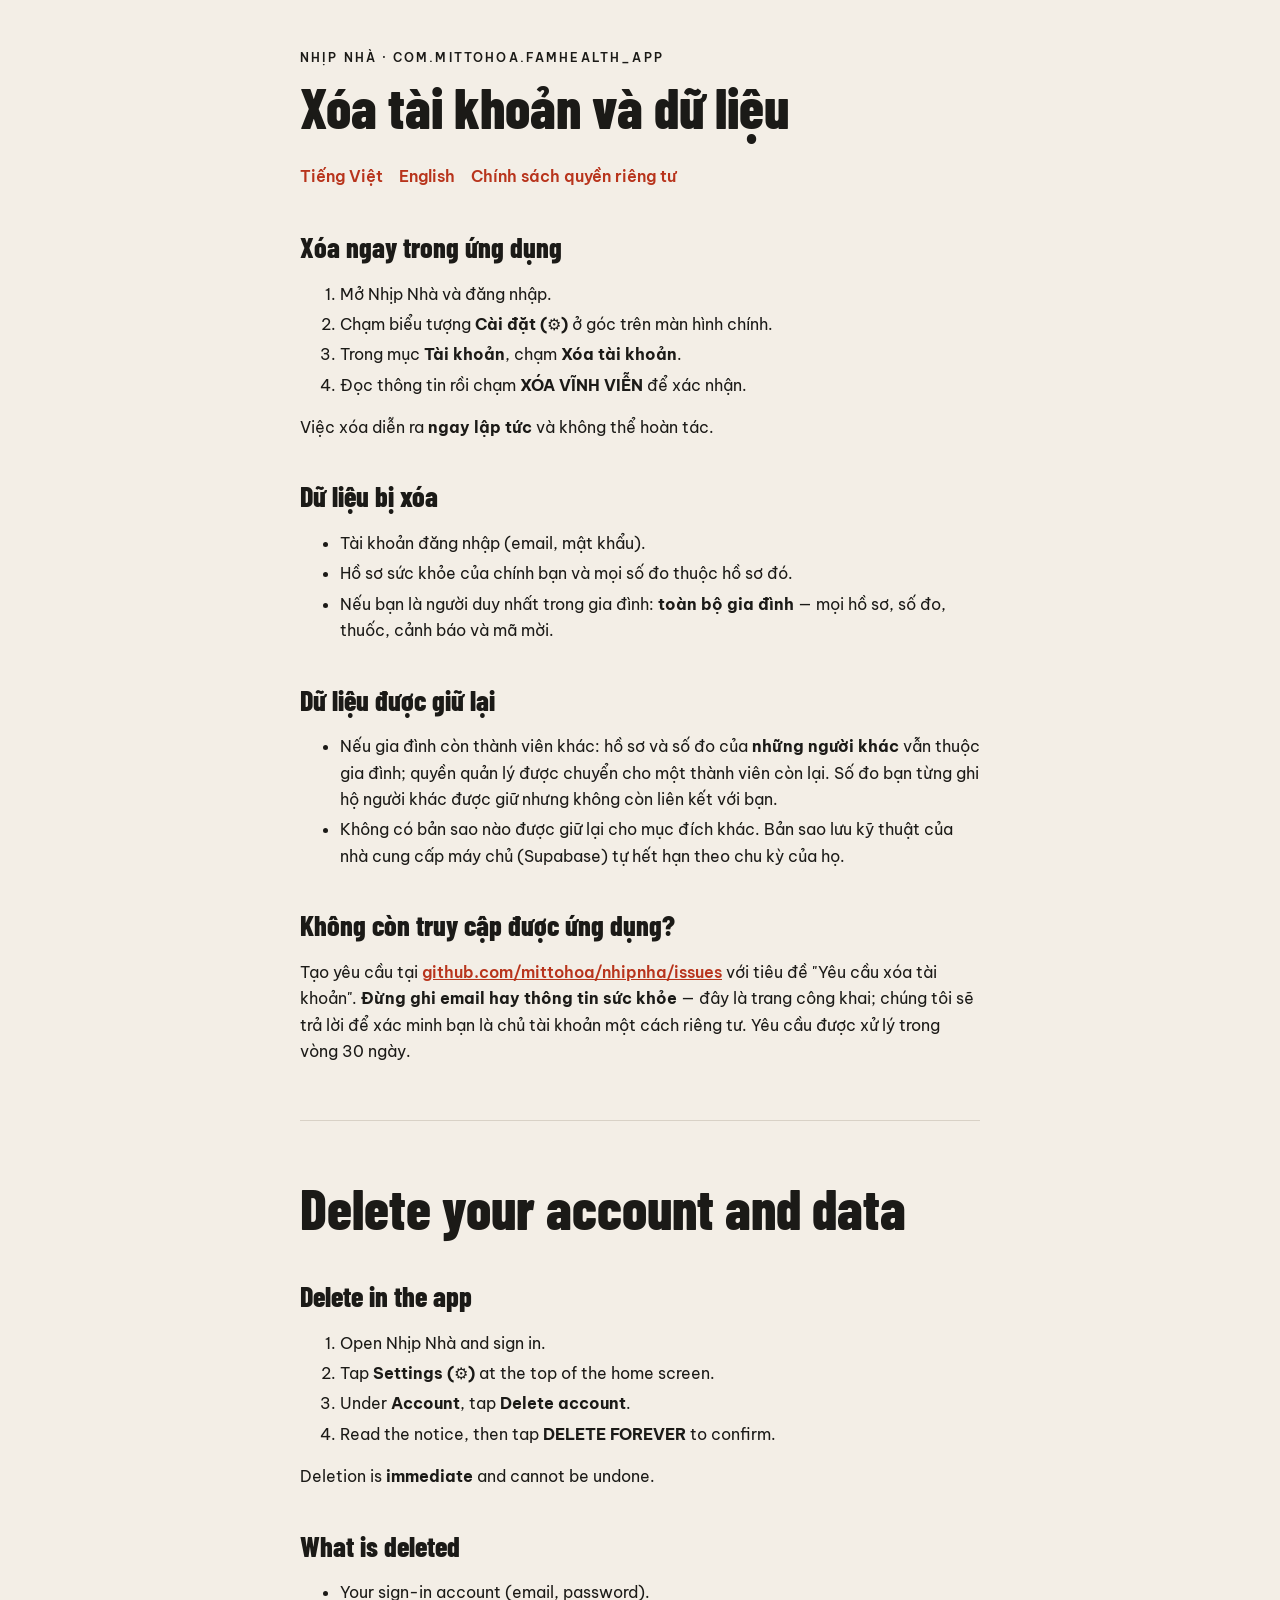
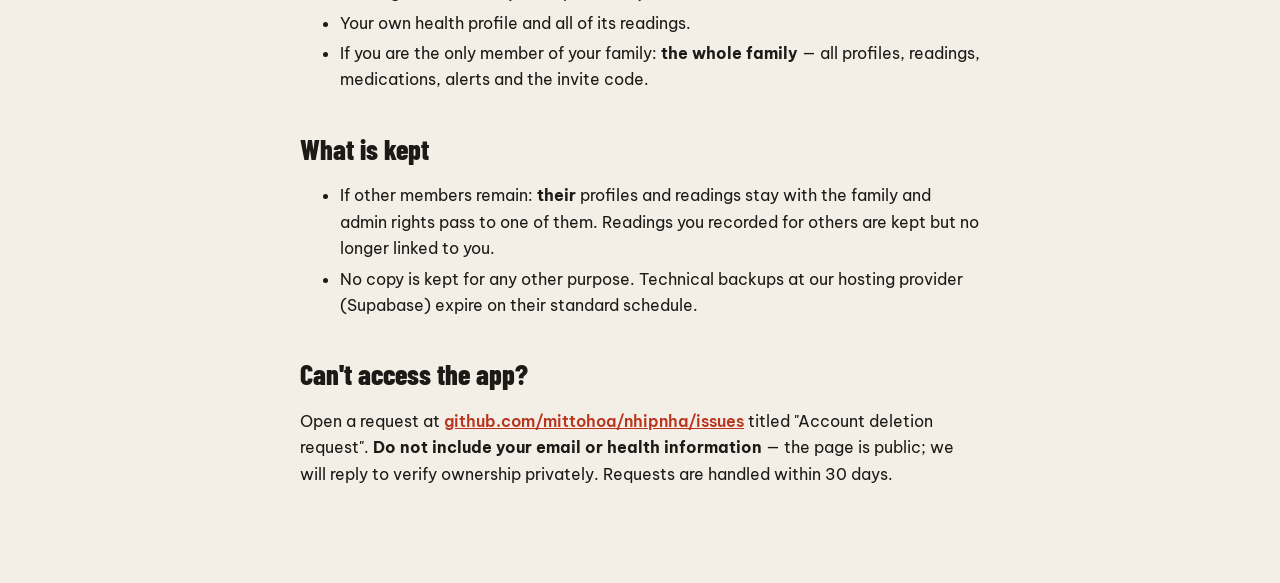
==== delete-account/index.html @ 889df4aa "Deploy web 1.0.0+1 (2026-09-23 23:35)" ====
<!doctype html>
<html lang="vi">
<head>
<meta charset="utf-8">
<meta name="viewport" content="width=device-width, initial-scale=1">
<title>Xóa tài khoản · Nhịp Nhà</title>
<link rel="preconnect" href="https://fonts.googleapis.com">
<link href="https://fonts.googleapis.com/css2?family=Barlow+Condensed:wght@800&family=Be+Vietnam+Pro:wght@400;600&display=swap" rel="stylesheet">
<link rel="stylesheet" href="../legal.css">
</head>
<body>
<main>
<p class="label">Nhịp Nhà · com.mittohoa.famhealth_app</p>
<h1 id="vi">Xóa tài khoản và dữ liệu</h1>
<nav class="lang"><a href="#vi">Tiếng Việt</a><a href="#en">English</a><a href="../privacy/">Chính sách quyền riêng tư</a></nav>

<h2>Xóa ngay trong ứng dụng</h2>
<ol>
<li>Mở Nhịp Nhà và đăng nhập.</li>
<li>Chạm biểu tượng <strong>Cài đặt (⚙)</strong> ở góc trên màn hình chính.</li>
<li>Trong mục <strong>Tài khoản</strong>, chạm <strong>Xóa tài khoản</strong>.</li>
<li>Đọc thông tin rồi chạm <strong>XÓA VĨNH VIỄN</strong> để xác nhận.</li>
</ol>
<p>Việc xóa diễn ra <strong>ngay lập tức</strong> và không thể hoàn tác.</p>

<h2>Dữ liệu bị xóa</h2>
<ul>
<li>Tài khoản đăng nhập (email, mật khẩu).</li>
<li>Hồ sơ sức khỏe của chính bạn và mọi số đo thuộc hồ sơ đó.</li>
<li>Nếu bạn là người duy nhất trong gia đình: <strong>toàn bộ gia đình</strong> — mọi hồ sơ, số đo, thuốc, cảnh báo và mã mời.</li>
</ul>
<h2>Dữ liệu được giữ lại</h2>
<ul>
<li>Nếu gia đình còn thành viên khác: hồ sơ và số đo của <strong>những người khác</strong> vẫn thuộc gia đình; quyền quản lý được chuyển cho một thành viên còn lại. Số đo bạn từng ghi hộ người khác được giữ nhưng không còn liên kết với bạn.</li>
<li>Không có bản sao nào được giữ lại cho mục đích khác. Bản sao lưu kỹ thuật của nhà cung cấp máy chủ (Supabase) tự hết hạn theo chu kỳ của họ.</li>
</ul>

<h2>Không còn truy cập được ứng dụng?</h2>
<p>Tạo yêu cầu tại <a href="https://github.com/mittohoa/nhipnha/issues/new?title=Y%C3%AAu%20c%E1%BA%A7u%20x%C3%B3a%20t%C3%A0i%20kho%E1%BA%A3n">github.com/mittohoa/nhipnha/issues</a> với tiêu đề "Yêu cầu xóa tài khoản". <strong>Đừng ghi email hay thông tin sức khỏe</strong> — đây là trang công khai; chúng tôi sẽ trả lời để xác minh bạn là chủ tài khoản một cách riêng tư. Yêu cầu được xử lý trong vòng 30 ngày.</p>

<hr>

<div lang="en">
<h1 id="en">Delete your account and data</h1>

<h2>Delete in the app</h2>
<ol>
<li>Open Nhịp Nhà and sign in.</li>
<li>Tap <strong>Settings (⚙)</strong> at the top of the home screen.</li>
<li>Under <strong>Account</strong>, tap <strong>Delete account</strong>.</li>
<li>Read the notice, then tap <strong>DELETE FOREVER</strong> to confirm.</li>
</ol>
<p>Deletion is <strong>immediate</strong> and cannot be undone.</p>

<h2>What is deleted</h2>
<ul>
<li>Your sign-in account (email, password).</li>
<li>Your own health profile and all of its readings.</li>
<li>If you are the only member of your family: <strong>the whole family</strong> — all profiles, readings, medications, alerts and the invite code.</li>
</ul>
<h2>What is kept</h2>
<ul>
<li>If other members remain: <strong>their</strong> profiles and readings stay with the family and admin rights pass to one of them. Readings you recorded for others are kept but no longer linked to you.</li>
<li>No copy is kept for any other purpose. Technical backups at our hosting provider (Supabase) expire on their standard schedule.</li>
</ul>

<h2>Can't access the app?</h2>
<p>Open a request at <a href="https://github.com/mittohoa/nhipnha/issues/new?title=Account%20deletion%20request">github.com/mittohoa/nhipnha/issues</a> titled "Account deletion request". <strong>Do not include your email or health information</strong> — the page is public; we will reply to verify ownership privately. Requests are handled within 30 days.</p>
</div>
</main>
</body>
</html>
---- legal.css ----
/* Trang pháp lý công khai của Nhịp Nhà — cùng token màu/chữ với app (docs/DESIGN_TOKENS.md). */
:root { --bone: #F3EEE6; --ink: #1B1A17; --muted: #4A463F; --pulse: #B8341C; --line: #d8d1c6; }
@media (prefers-color-scheme: dark) {
  :root { --bone: #171614; --ink: #F3EEE6; --muted: #B9B2A6; --pulse: #FF8A70; --line: #3a3733; }
}
* { box-sizing: border-box; }
body { margin: 0; background: var(--bone); color: var(--ink);
  font-family: 'Be Vietnam Pro', system-ui, sans-serif; font-size: 16px; line-height: 1.65; }
main { max-width: 720px; margin: 0 auto; padding: 48px 20px 80px; }
.label { font-size: 12px; font-weight: 600; letter-spacing: .18em; text-transform: uppercase; margin: 0 0 8px; }
h1 { font-family: 'Barlow Condensed', system-ui, sans-serif; font-weight: 800; font-size: 56px; line-height: 1.12; margin: 0 0 8px; }
h2 { font-family: 'Barlow Condensed', system-ui, sans-serif; font-weight: 800; font-size: 28px; line-height: 1.2; margin: 40px 0 8px; }
h3 { font-size: 16px; margin: 24px 0 4px; }
a { color: var(--pulse); font-weight: 600; }
.meta { color: var(--muted); font-size: 14px; }
.lang { display: flex; gap: 16px; margin: 24px 0 8px; }
.lang a { text-decoration: none; border-bottom: 2px solid transparent; }
.lang a:hover { border-color: var(--pulse); }
hr { border: none; border-top: 1px solid var(--line); margin: 56px 0; }
table { border-collapse: collapse; width: 100%; font-size: 15px; }
td, th { border-bottom: 1px solid var(--line); padding: 8px 6px; text-align: left; vertical-align: top; }
ol li, ul li { margin: 4px 0; }
.note { border-left: 3px solid var(--pulse); padding: 4px 0 4px 14px; }
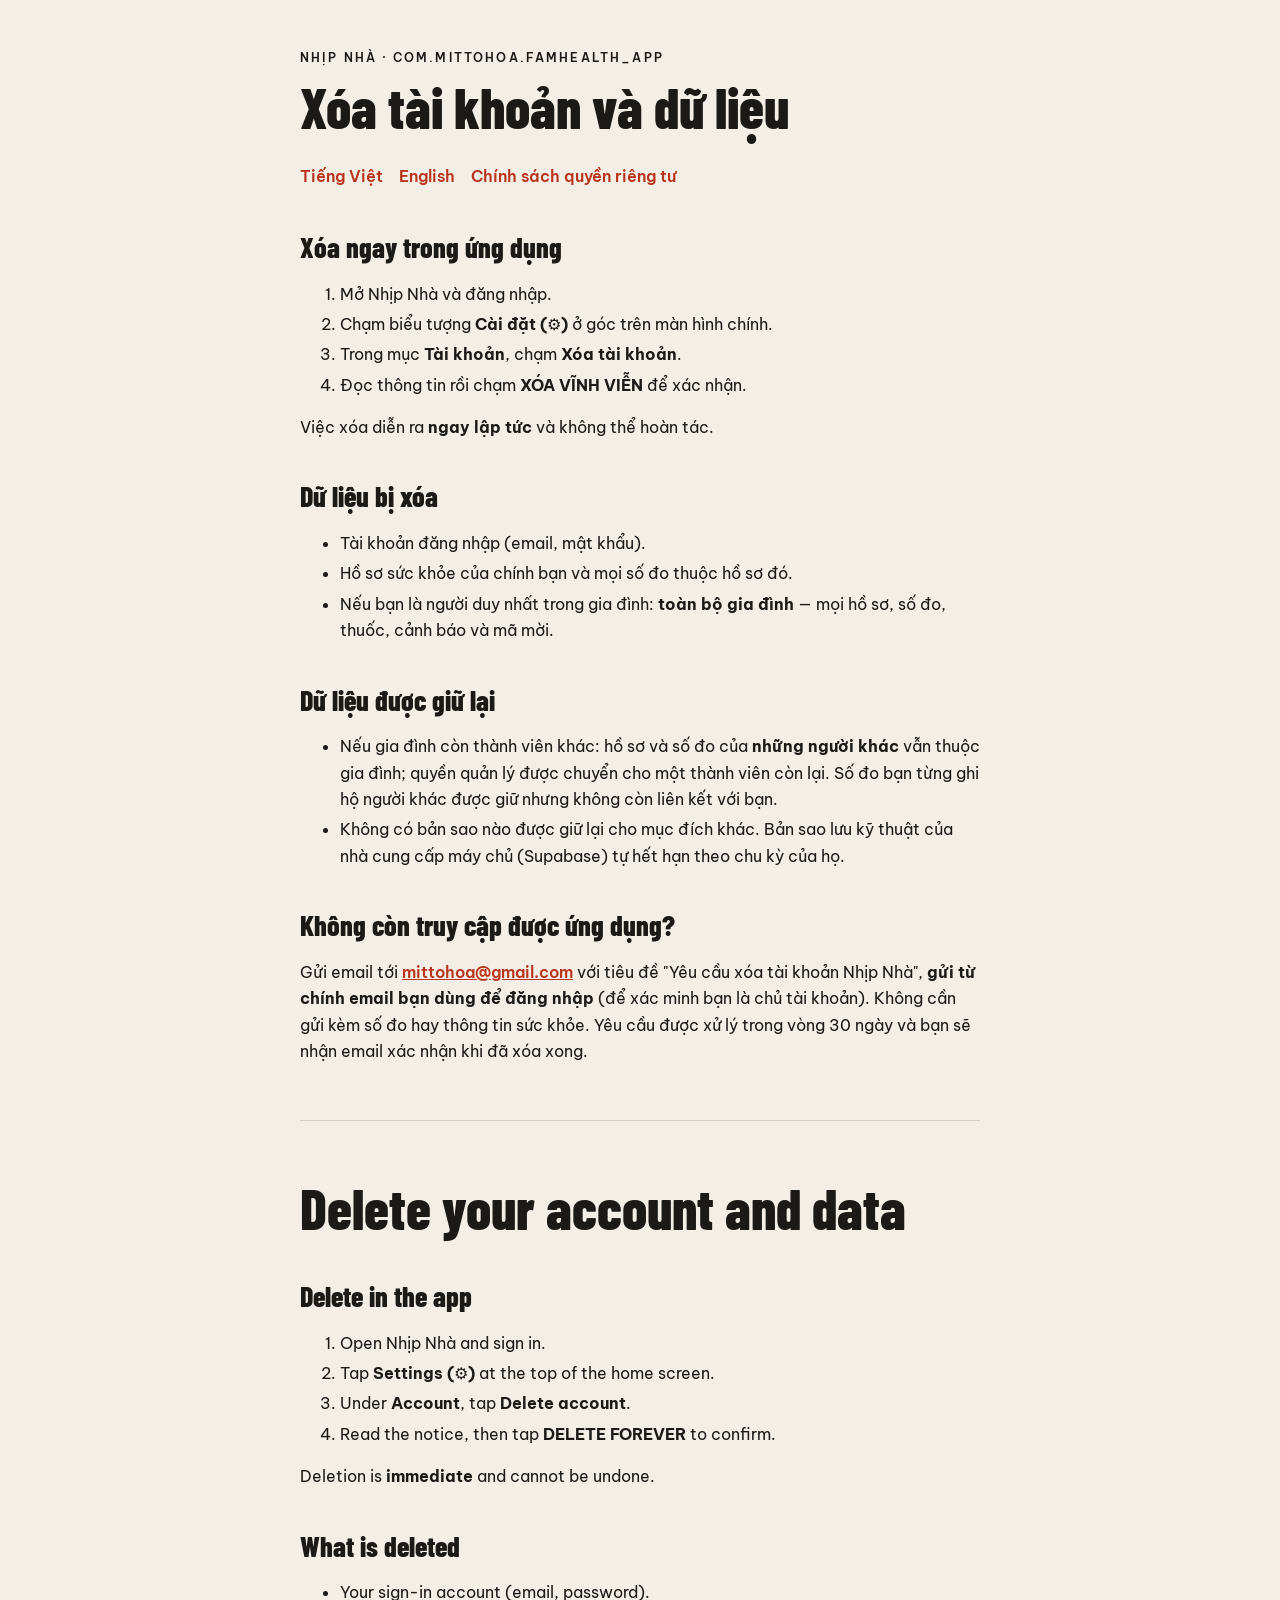
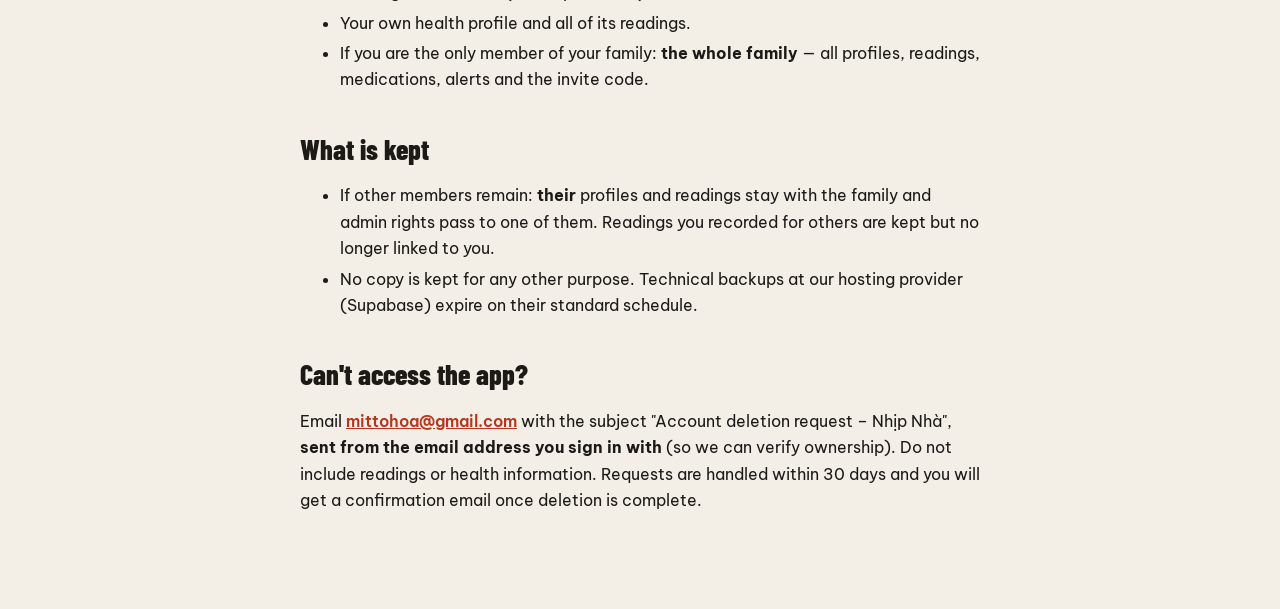
==== commit e81b8b99: "Deploy web 1.0.0+1 (2026-09-24 00:48)" ====
--- a/delete-account/index.html
+++ b/delete-account/index.html
@@ -36,7 +36,7 @@
 </ul>
 
 <h2>Không còn truy cập được ứng dụng?</h2>
-<p>Tạo yêu cầu tại <a href="https://github.com/mittohoa/nhipnha/issues/new?title=Y%C3%AAu%20c%E1%BA%A7u%20x%C3%B3a%20t%C3%A0i%20kho%E1%BA%A3n">github.com/mittohoa/nhipnha/issues</a> với tiêu đề "Yêu cầu xóa tài khoản". <strong>Đừng ghi email hay thông tin sức khỏe</strong> — đây là trang công khai; chúng tôi sẽ trả lời để xác minh bạn là chủ tài khoản một cách riêng tư. Yêu cầu được xử lý trong vòng 30 ngày.</p>
+<p>Gửi email tới <a href="mailto:mittohoa@gmail.com?subject=Y%C3%AAu%20c%E1%BA%A7u%20x%C3%B3a%20t%C3%A0i%20kho%E1%BA%A3n%20Nh%E1%BB%8Bp%20Nh%C3%A0">mittohoa@gmail.com</a> với tiêu đề "Yêu cầu xóa tài khoản Nhịp Nhà", <strong>gửi từ chính email bạn dùng để đăng nhập</strong> (để xác minh bạn là chủ tài khoản). Không cần gửi kèm số đo hay thông tin sức khỏe. Yêu cầu được xử lý trong vòng 30 ngày và bạn sẽ nhận email xác nhận khi đã xóa xong.</p>
 
 <hr>
 
@@ -65,7 +65,7 @@
 </ul>
 
 <h2>Can't access the app?</h2>
-<p>Open a request at <a href="https://github.com/mittohoa/nhipnha/issues/new?title=Account%20deletion%20request">github.com/mittohoa/nhipnha/issues</a> titled "Account deletion request". <strong>Do not include your email or health information</strong> — the page is public; we will reply to verify ownership privately. Requests are handled within 30 days.</p>
+<p>Email <a href="mailto:mittohoa@gmail.com?subject=Account%20deletion%20request%20-%20Nhip%20Nha">mittohoa@gmail.com</a> with the subject "Account deletion request – Nhịp Nhà", <strong>sent from the email address you sign in with</strong> (so we can verify ownership). Do not include readings or health information. Requests are handled within 30 days and you will get a confirmation email once deletion is complete.</p>
 </div>
 </main>
 </body>
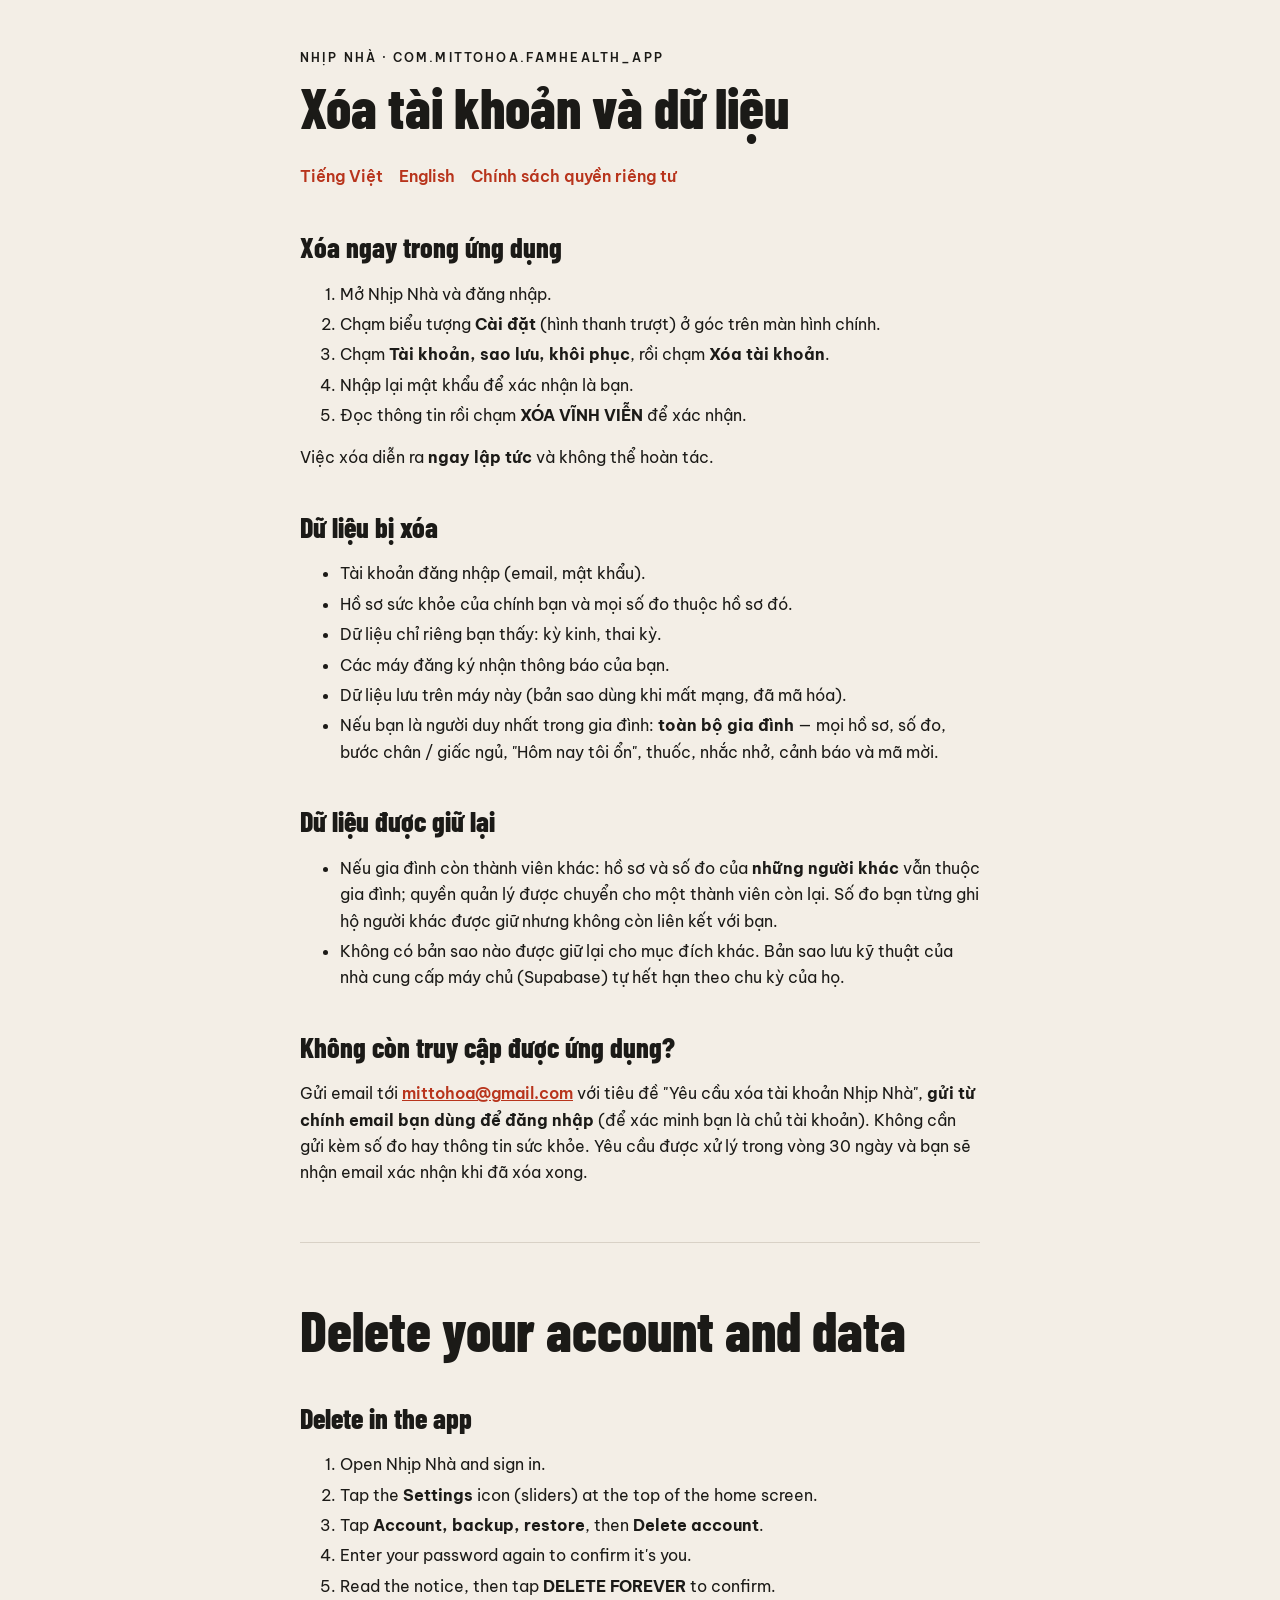
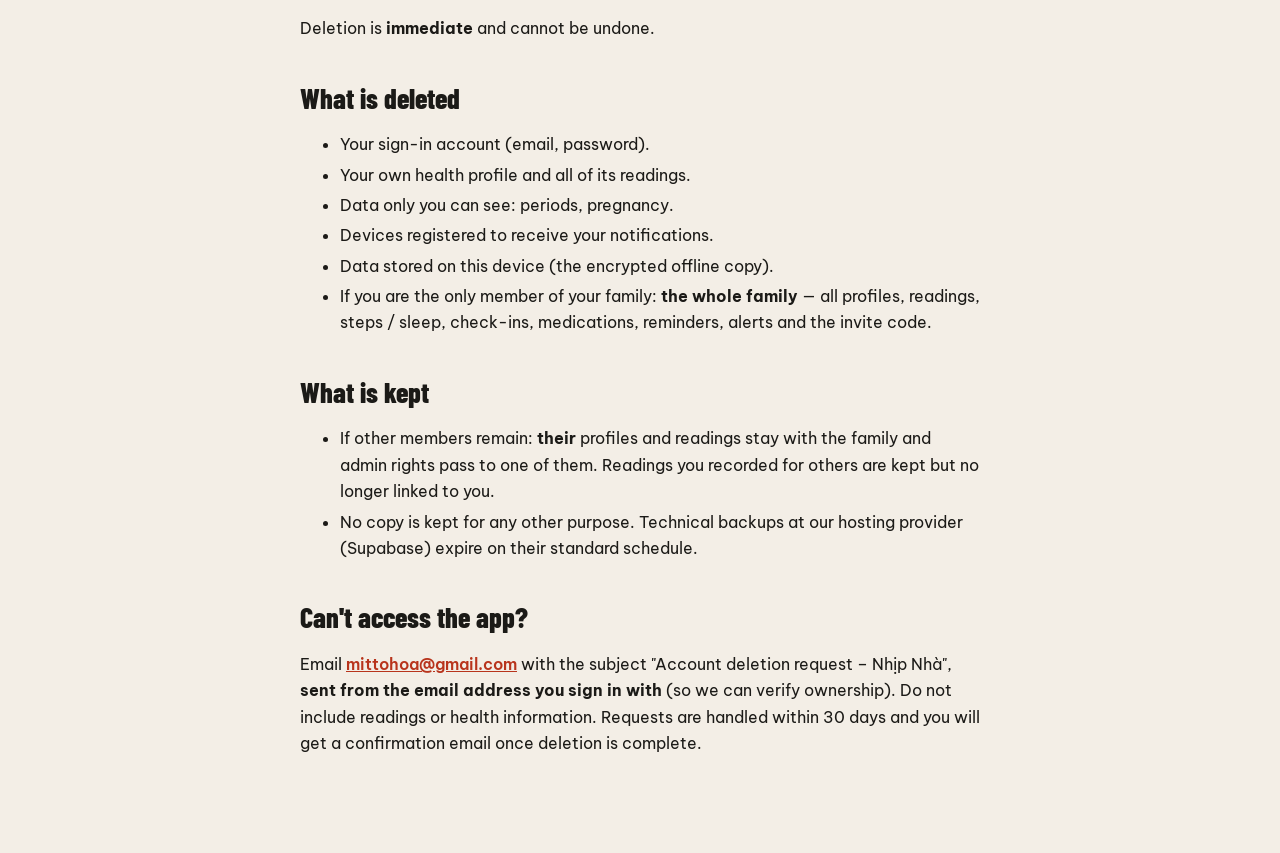
==== commit ffe1b662: "Deploy web 1.3.1+14 (2026-09-25 15:38)" ====
--- a/delete-account/index.html
+++ b/delete-account/index.html
@@ -17,8 +17,9 @@
 <h2>Xóa ngay trong ứng dụng</h2>
 <ol>
 <li>Mở Nhịp Nhà và đăng nhập.</li>
-<li>Chạm biểu tượng <strong>Cài đặt (⚙)</strong> ở góc trên màn hình chính.</li>
-<li>Trong mục <strong>Tài khoản</strong>, chạm <strong>Xóa tài khoản</strong>.</li>
+<li>Chạm biểu tượng <strong>Cài đặt</strong> (hình thanh trượt) ở góc trên màn hình chính.</li>
+<li>Chạm <strong>Tài khoản, sao lưu, khôi phục</strong>, rồi chạm <strong>Xóa tài khoản</strong>.</li>
+<li>Nhập lại mật khẩu để xác nhận là bạn.</li>
 <li>Đọc thông tin rồi chạm <strong>XÓA VĨNH VIỄN</strong> để xác nhận.</li>
 </ol>
 <p>Việc xóa diễn ra <strong>ngay lập tức</strong> và không thể hoàn tác.</p>
@@ -27,7 +28,10 @@
 <ul>
 <li>Tài khoản đăng nhập (email, mật khẩu).</li>
 <li>Hồ sơ sức khỏe của chính bạn và mọi số đo thuộc hồ sơ đó.</li>
-<li>Nếu bạn là người duy nhất trong gia đình: <strong>toàn bộ gia đình</strong> — mọi hồ sơ, số đo, thuốc, cảnh báo và mã mời.</li>
+<li>Dữ liệu chỉ riêng bạn thấy: kỳ kinh, thai kỳ.</li>
+<li>Các máy đăng ký nhận thông báo của bạn.</li>
+<li>Dữ liệu lưu trên máy này (bản sao dùng khi mất mạng, đã mã hóa).</li>
+<li>Nếu bạn là người duy nhất trong gia đình: <strong>toàn bộ gia đình</strong> — mọi hồ sơ, số đo, bước chân / giấc ngủ, "Hôm nay tôi ổn", thuốc, nhắc nhở, cảnh báo và mã mời.</li>
 </ul>
 <h2>Dữ liệu được giữ lại</h2>
 <ul>
@@ -46,8 +50,9 @@
 <h2>Delete in the app</h2>
 <ol>
 <li>Open Nhịp Nhà and sign in.</li>
-<li>Tap <strong>Settings (⚙)</strong> at the top of the home screen.</li>
-<li>Under <strong>Account</strong>, tap <strong>Delete account</strong>.</li>
+<li>Tap the <strong>Settings</strong> icon (sliders) at the top of the home screen.</li>
+<li>Tap <strong>Account, backup, restore</strong>, then <strong>Delete account</strong>.</li>
+<li>Enter your password again to confirm it's you.</li>
 <li>Read the notice, then tap <strong>DELETE FOREVER</strong> to confirm.</li>
 </ol>
 <p>Deletion is <strong>immediate</strong> and cannot be undone.</p>
@@ -56,7 +61,10 @@
 <ul>
 <li>Your sign-in account (email, password).</li>
 <li>Your own health profile and all of its readings.</li>
-<li>If you are the only member of your family: <strong>the whole family</strong> — all profiles, readings, medications, alerts and the invite code.</li>
+<li>Data only you can see: periods, pregnancy.</li>
+<li>Devices registered to receive your notifications.</li>
+<li>Data stored on this device (the encrypted offline copy).</li>
+<li>If you are the only member of your family: <strong>the whole family</strong> — all profiles, readings, steps / sleep, check-ins, medications, reminders, alerts and the invite code.</li>
 </ul>
 <h2>What is kept</h2>
 <ul>
